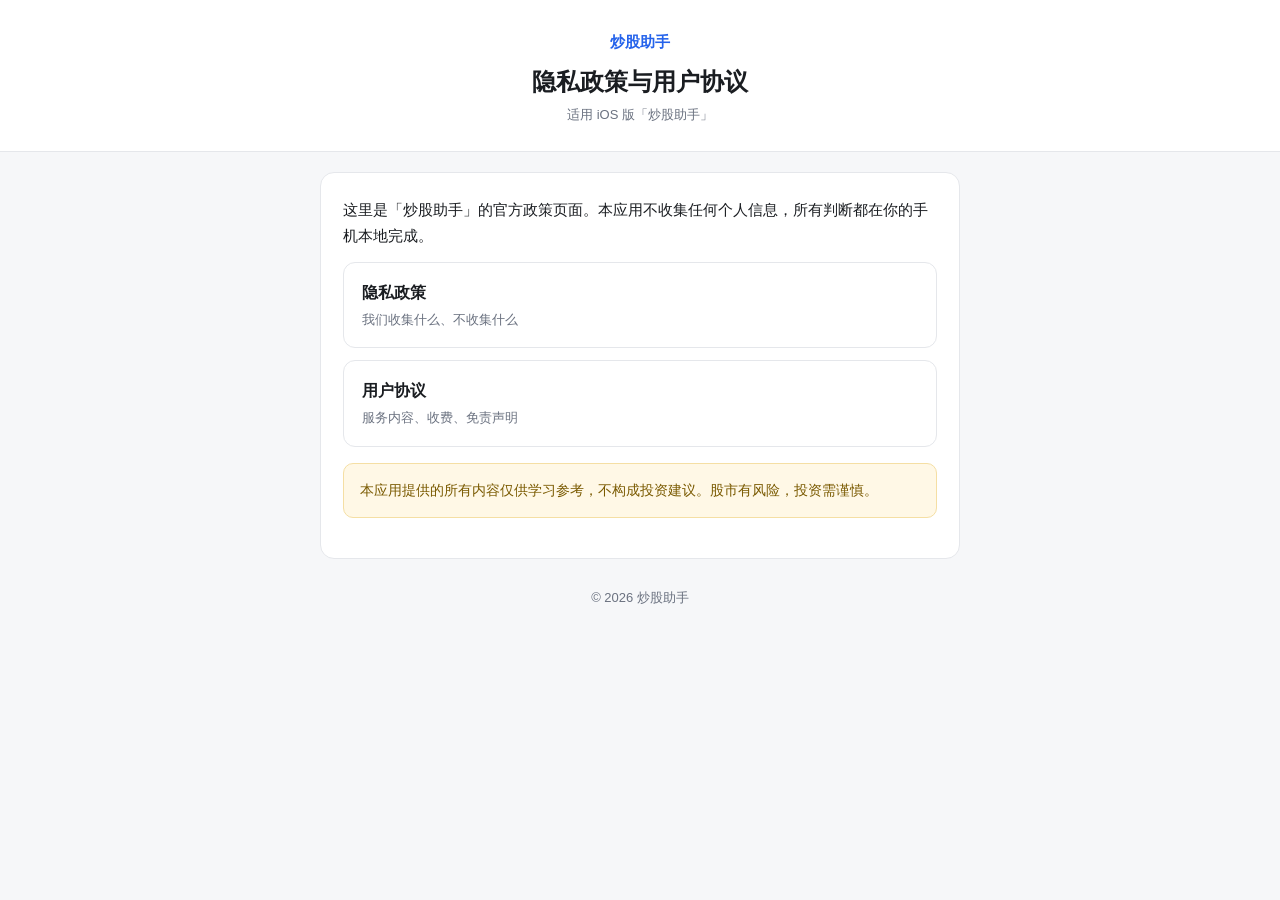
==== index.html @ 405cd88c "Add files via upload" ====
<!doctype html>
<html lang="zh-CN">
<head>
  <meta charset="utf-8">
  <meta name="viewport" content="width=device-width, initial-scale=1">
  <meta name="theme-color" content="#2563eb">
  <title>炒股助手 - 隐私政策与用户协议</title>
  <link rel="stylesheet" href="style.css">
</head>
<body>
  <header class="top">
    <span class="brand">炒股助手</span>
    <h1>隐私政策与用户协议</h1>
    <p class="meta">适用 iOS 版「炒股助手」</p>
  </header>

  <div class="wrap">
    <main>
      <p>这里是「炒股助手」的官方政策页面。本应用不收集任何个人信息，所有判断都在你的手机本地完成。</p>

      <div class="links">
        <a href="privacy.html">隐私政策<span>我们收集什么、不收集什么</span></a>
        <a href="terms.html">用户协议<span>服务内容、收费、免责声明</span></a>
      </div>

      <div class="note">本应用提供的所有内容仅供学习参考，不构成投资建议。股市有风险，投资需谨慎。</div>
    </main>

    <footer>© 2026 炒股助手</footer>
  </div>
</body>
</html>
---- style.css ----
:root {
  --blue: #2563eb;
  --text: #1a1d21;
  --muted: #6b7280;
  --border: #e5e7eb;
  --bg: #ffffff;
}

* { box-sizing: border-box; }

body {
  margin: 0;
  background: #f6f7f9;
  color: var(--text);
  font: 16px/1.75 -apple-system, BlinkMacSystemFont, "PingFang SC", "Helvetica Neue", sans-serif;
  -webkit-text-size-adjust: 100%;
}

.wrap {
  max-width: 680px;
  margin: 0 auto;
  padding: 0 20px 64px;
}

header.top {
  background: var(--bg);
  border-bottom: 1px solid var(--border);
  padding: 28px 20px 24px;
  text-align: center;
}

header.top .brand {
  display: inline-flex;
  align-items: center;
  gap: 8px;
  font-size: 15px;
  font-weight: 600;
  color: var(--blue);
  text-decoration: none;
}

header.top h1 {
  margin: 10px 0 6px;
  font-size: 24px;
  line-height: 1.35;
}

header.top .meta {
  margin: 0;
  font-size: 13px;
  color: var(--muted);
}

main {
  background: var(--bg);
  border: 1px solid var(--border);
  border-radius: 14px;
  padding: 24px 22px;
  margin-top: 20px;
}

h2 {
  font-size: 17px;
  margin: 28px 0 8px;
  padding-left: 10px;
  border-left: 3px solid var(--blue);
  line-height: 1.4;
}

h2:first-of-type { margin-top: 0; }

p, li { font-size: 15px; }

p { margin: 0 0 12px; }

ul { margin: 0 0 12px; padding-left: 22px; }

li { margin-bottom: 6px; }

strong { font-weight: 600; }

.note {
  background: #fff8e6;
  border: 1px solid #f5dfa4;
  border-radius: 10px;
  padding: 14px 16px;
  font-size: 14px;
  color: #7a5a00;
  margin: 16px 0;
}

.links {
  display: grid;
  gap: 12px;
  margin-top: 8px;
}

.links a {
  display: block;
  padding: 16px 18px;
  border: 1px solid var(--border);
  border-radius: 12px;
  color: var(--text);
  text-decoration: none;
  font-weight: 600;
}

.links a span {
  display: block;
  font-weight: 400;
  font-size: 13px;
  color: var(--muted);
  margin-top: 2px;
}

footer {
  text-align: center;
  font-size: 13px;
  color: var(--muted);
  margin-top: 28px;
}

footer a { color: var(--muted); }

@media (max-width: 420px) {
  main { padding: 20px 16px; border-radius: 12px; }
  header.top h1 { font-size: 21px; }
}
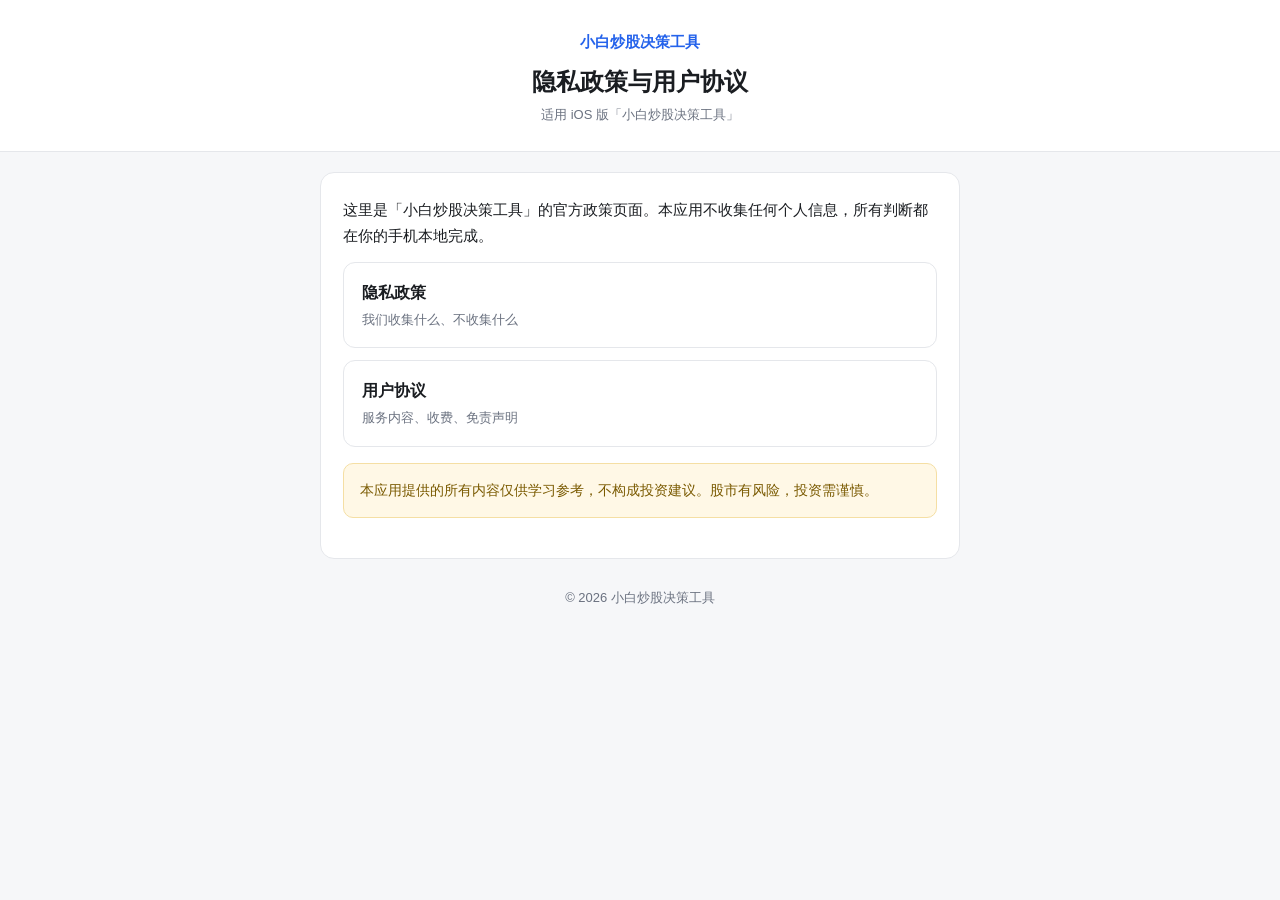
==== commit 2117ac03: "更新应用名称为「小白炒股决策工具」" ====
--- a/index.html
+++ b/index.html
@@ -4,19 +4,19 @@
   <meta charset="utf-8">
   <meta name="viewport" content="width=device-width, initial-scale=1">
   <meta name="theme-color" content="#2563eb">
-  <title>炒股助手 - 隐私政策与用户协议</title>
+  <title>小白炒股决策工具 - 隐私政策与用户协议</title>
   <link rel="stylesheet" href="style.css">
 </head>
 <body>
   <header class="top">
-    <span class="brand">炒股助手</span>
+    <span class="brand">小白炒股决策工具</span>
     <h1>隐私政策与用户协议</h1>
-    <p class="meta">适用 iOS 版「炒股助手」</p>
+    <p class="meta">适用 iOS 版「小白炒股决策工具」</p>
   </header>
 
   <div class="wrap">
     <main>
-      <p>这里是「炒股助手」的官方政策页面。本应用不收集任何个人信息，所有判断都在你的手机本地完成。</p>
+      <p>这里是「小白炒股决策工具」的官方政策页面。本应用不收集任何个人信息，所有判断都在你的手机本地完成。</p>
 
       <div class="links">
         <a href="privacy.html">隐私政策<span>我们收集什么、不收集什么</span></a>
@@ -26,7 +26,7 @@
       <div class="note">本应用提供的所有内容仅供学习参考，不构成投资建议。股市有风险，投资需谨慎。</div>
     </main>
 
-    <footer>© 2026 炒股助手</footer>
+    <footer>© 2026 小白炒股决策工具</footer>
   </div>
 </body>
 </html>
